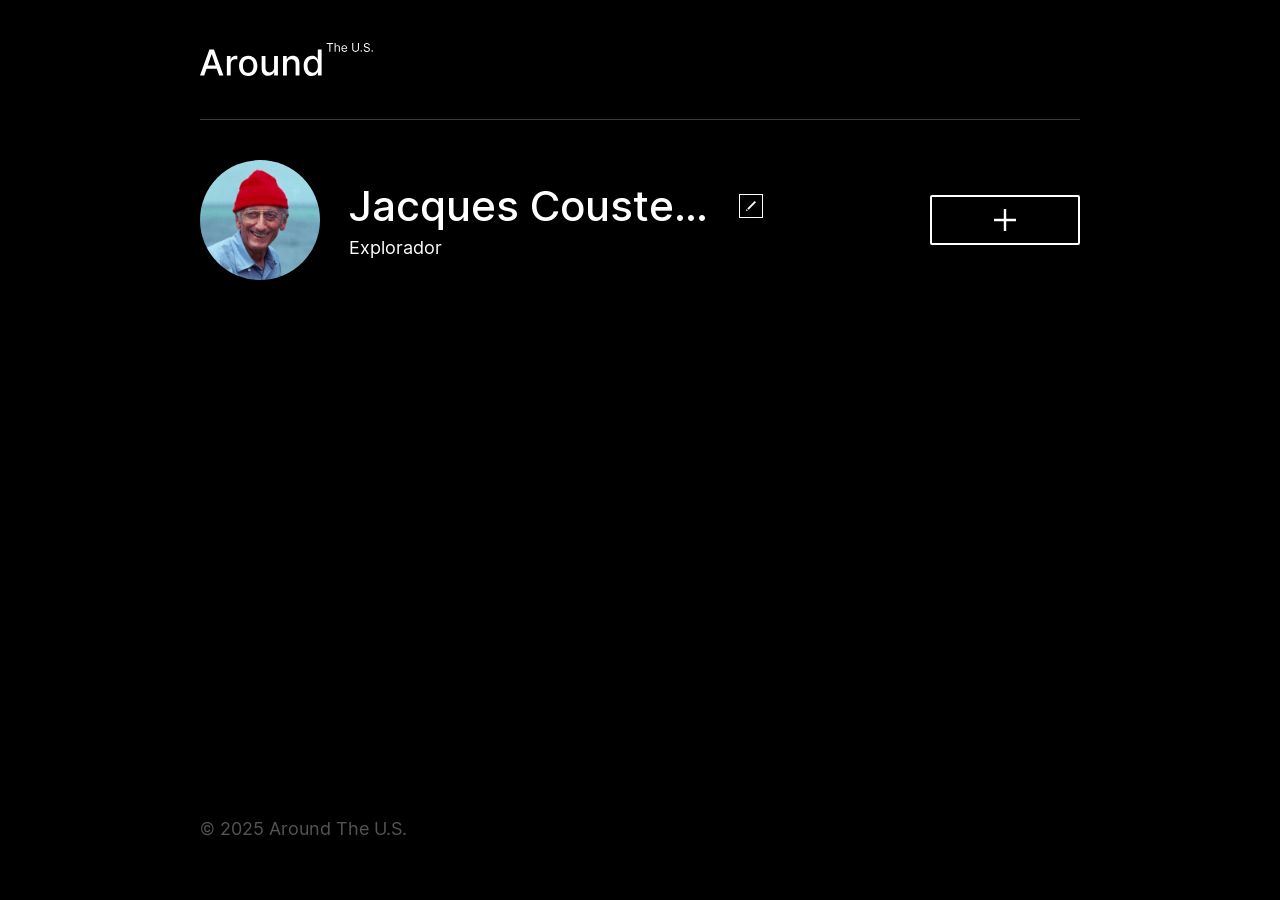
==== index.html @ de393026 "actualizacion" ====
<!DOCTYPE html>
<html lang="es">
  <head>
    <meta charset="UTF-8" />
    <meta content="width=device-width, initial-scale=1.0" name="viewport" />
    <meta content="ie=edge" http-equiv="X-UA-Compatible" />
    <title>Around The U.S.</title>
    <link href="./pages/index.css" rel="stylesheet" />
  </head>
  <body class="page">
    <div class="page__content">
      <header class="header page__section">
        <img
          alt="Logotipo Around The U.S."
          class="logo header__logo"
          src="./images/logo.svg"
        />
      </header>
      <main class="content">
        <section class="profile page__section">
          <img class="profile__image" src="./images/avatar.jpg" alt="Avatar" />
          <div class="profile__info">
            <h1 class="profile__title">Jacques Cousteau</h1>
            <button
              aria-label="Editar perfil"
              class="profile__edit-button"
              type="button"
            ></button>
            <p class="profile__description">Explorador</p>
          </div>
          <button
            aria-label="Agregar tarjeta"
            class="profile__add-button"
            type="button"
          ></button>
        </section>
        <section class="cards elements page__section"></section>
      </main>
      <footer class="footer page__section">
        <p class="footer__copyright">© 2025 Around The U.S.</p>
      </footer>
      <div class="popup" id="edit-popup">
        <div class="popup__content">
          <button
            aria-label="Cerrar ventana emergente"
            class="popup__close"
            type="button"
          ></button>
          <h3 class="popup__title">Editar perfil</h3>
          <form class="popup__form" id="edit-profile-form">
            <input
              class="popup__input popup__input_type_name"
              name="name"
              placeholder="Nombre"
              type="text"
            />
            <input
              class="popup__input popup__input_type_description"
              name="description"
              placeholder="Acerca de mí"
              type="text"
            />
            <button class="button popup__button" type="submit">Guardar</button>
          </form>
        </div>
      </div>
      <div class="popup" id="new-card-popup">
        <div class="popup__content">
          <button
            aria-label="Cerrar ventana emergente"
            class="popup__close"
            type="button"
          ></button>
          <h3 class="popup__title">Nuevo lugar</h3>
          <form class="popup__form" id="new-card-form">
            <input
              class="popup__input popup__input_type_card-name"
              name="place-name"
              placeholder="Título"
              required
              type="text"
            />
            <input
              class="popup__input popup__input_type_url"
              name="link"
              placeholder="Enlace a la imagen"
              required
              type="url"
            />
            <button class="button popup__button" type="submit">Crear</button>
          </form>
        </div>
      </div>
      <div class="popup" id="image-popup">
        <div class="popup__content popup__content_content_image">
          <button
            aria-label="Cerrar ventana emergente"
            class="popup__close"
            type="button"
          ></button>
          <img alt="" class="popup__image" src="#" />
          <p class="popup__caption"></p>
        </div>
      </div>
    </div>
    <script src="scripts/index.js"></script>
    <template id="card-template">
      <li class="card">
        <img class="card__image" src="" alt="" />
        <button
          aria-label="Eliminar tarjeta"
          class="card__delete-button"
          type="button"
        ></button>
        <div class="card__description">
          <h2 class="card__title"></h2>
          <button
            aria-label="Botón Me gusta"
            class="card__like-button"
            type="button"
          ></button>
        </div>
      </li>
    </template>
  </body>
</html>
---- pages/index.css ----
@import url("../vendor/normalize.css");
@import url("../vendor/fonts.css");

@import url("../blocks/page.css");
@import url("../blocks/header.css");
@import url("../blocks/content.css");
@import url("../blocks/footer.css");
@import url("../blocks/profile.css");
@import url("../blocks/cards.css");
@import url("../blocks/card.css");
@import url("../blocks/popup.css");
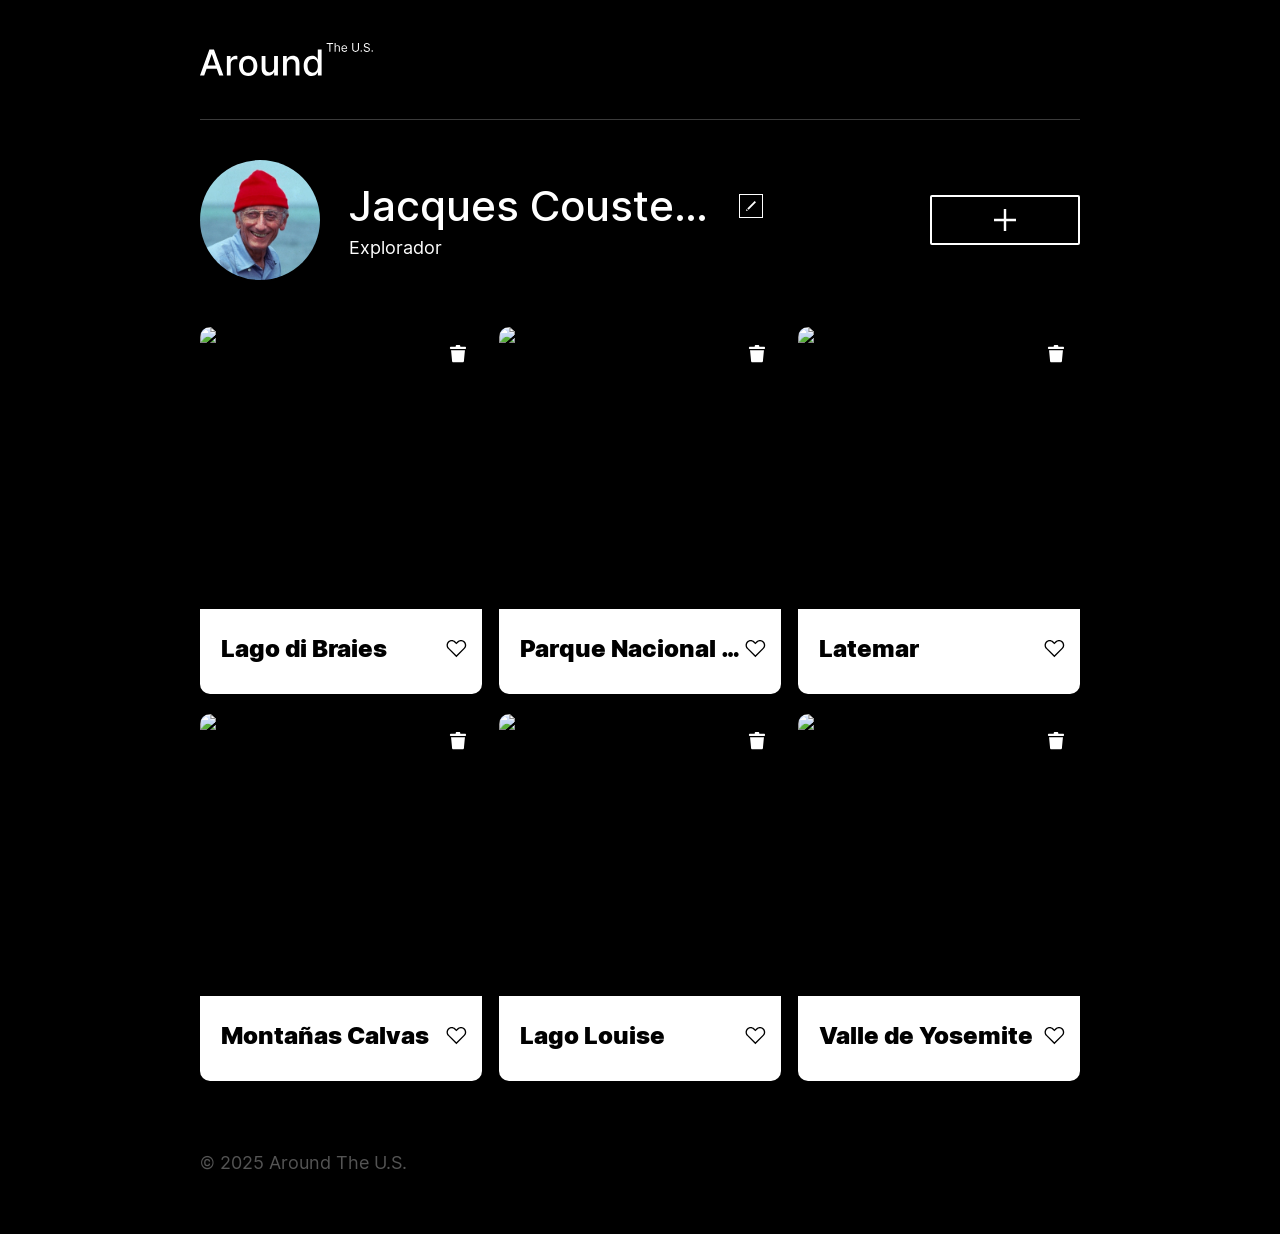
==== commit 3afd6706: "Version corregida 13/01" ====
--- a/index.html
+++ b/index.html
@@ -34,7 +34,9 @@
             type="button"
           ></button>
         </section>
-        <section class="cards elements page__section"></section>
+        <section class="cards page__section">
+          <ul class="elements__list"></ul>
+        </section>
       </main>
       <footer class="footer page__section">
         <p class="footer__copyright">© 2025 Around The U.S.</p>
@@ -103,7 +105,6 @@
         </div>
       </div>
     </div>
-    <script src="scripts/index.js"></script>
     <template id="card-template">
       <li class="card">
         <img class="card__image" src="" alt="" />
@@ -122,5 +123,6 @@
         </div>
       </li>
     </template>
+    <script src="scripts/index.js"></script>
   </body>
 </html>
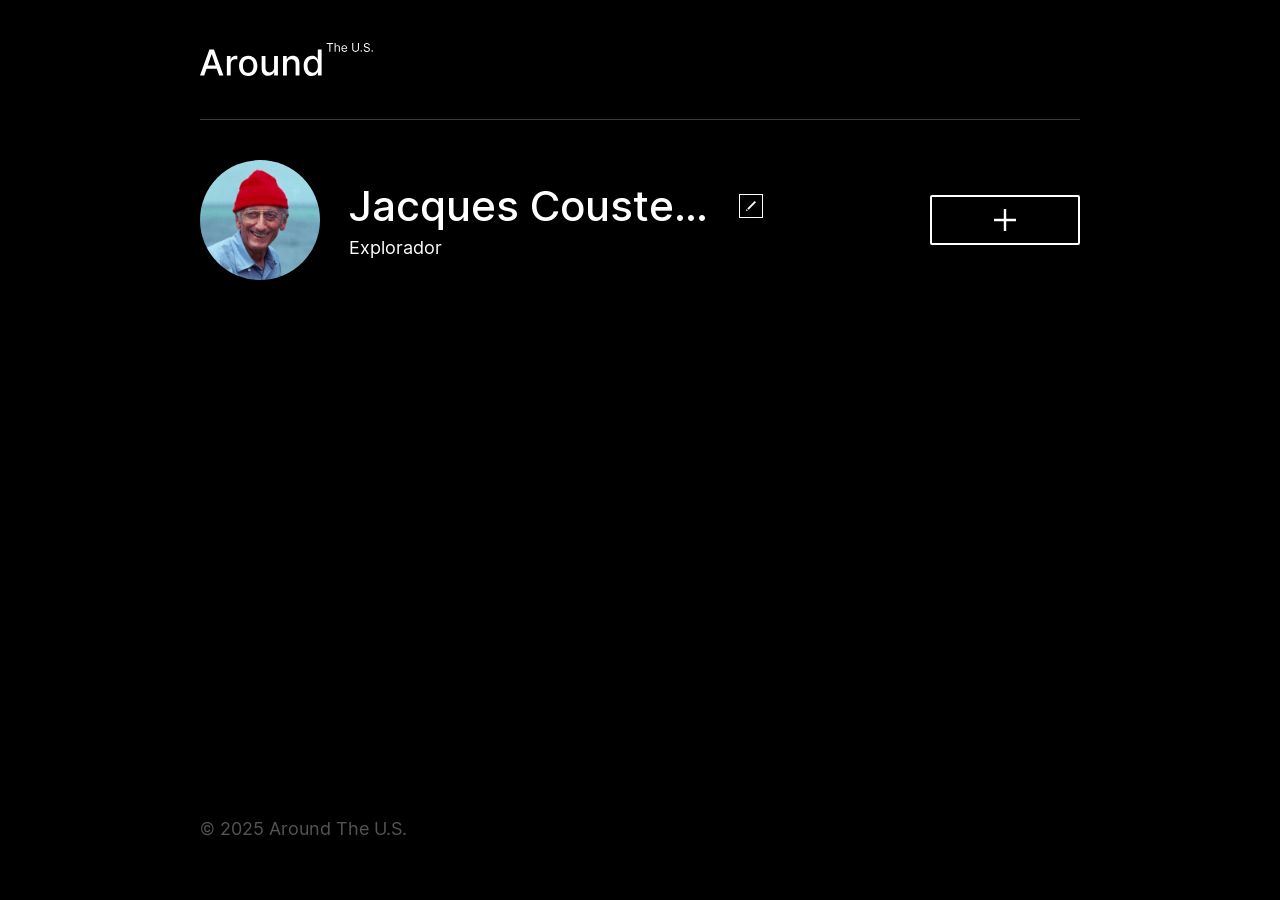
==== commit 44cdfc35: "Spring 9 - version 1" ====
--- a/index.html
+++ b/index.html
@@ -1,4 +1,4 @@
-<!DOCTYPE html>
+<!doctype html>
 <html lang="es">
   <head>
     <meta charset="UTF-8" />
@@ -35,7 +35,7 @@
           ></button>
         </section>
         <section class="cards page__section">
-          <ul class="elements__list"></ul>
+          <ul class="elements"></ul>
         </section>
       </main>
       <footer class="footer page__section">
@@ -55,14 +55,26 @@
               name="name"
               placeholder="Nombre"
               type="text"
+              minlength="2"
+              maxlength="40"
+              required
+              id="profile-name"
             />
+            <span class="popup__error" id="profile-name-error"></span>
             <input
               class="popup__input popup__input_type_description"
               name="description"
               placeholder="Acerca de mí"
               type="text"
+              minlength="2"
+              maxlength="200"
+              required
+              id="profile-about"
             />
-            <button class="button popup__button" type="submit">Guardar</button>
+            <span class="popup__error" id="profile-about-error"></span>
+            <button class="button popup__button" type="submit" disabled>
+              Guardar
+            </button>
           </form>
         </div>
       </div>
@@ -79,17 +91,26 @@
               class="popup__input popup__input_type_card-name"
               name="place-name"
               placeholder="Título"
+              type="text"
+              minlength="2"
+              maxlength="30"
               required
-              type="text"
+              id="card-title"
             />
+            <span class="popup__error" id="card-title-error"></span>
+
             <input
               class="popup__input popup__input_type_url"
               name="link"
               placeholder="Enlace a la imagen"
               required
               type="url"
+              id="card-link"
             />
-            <button class="button popup__button" type="submit">Crear</button>
+            <span class="popup__error" id="card-link-error"></span>
+            <button class="button popup__button" type="submit" disabled>
+              Crear
+            </button>
           </form>
         </div>
       </div>
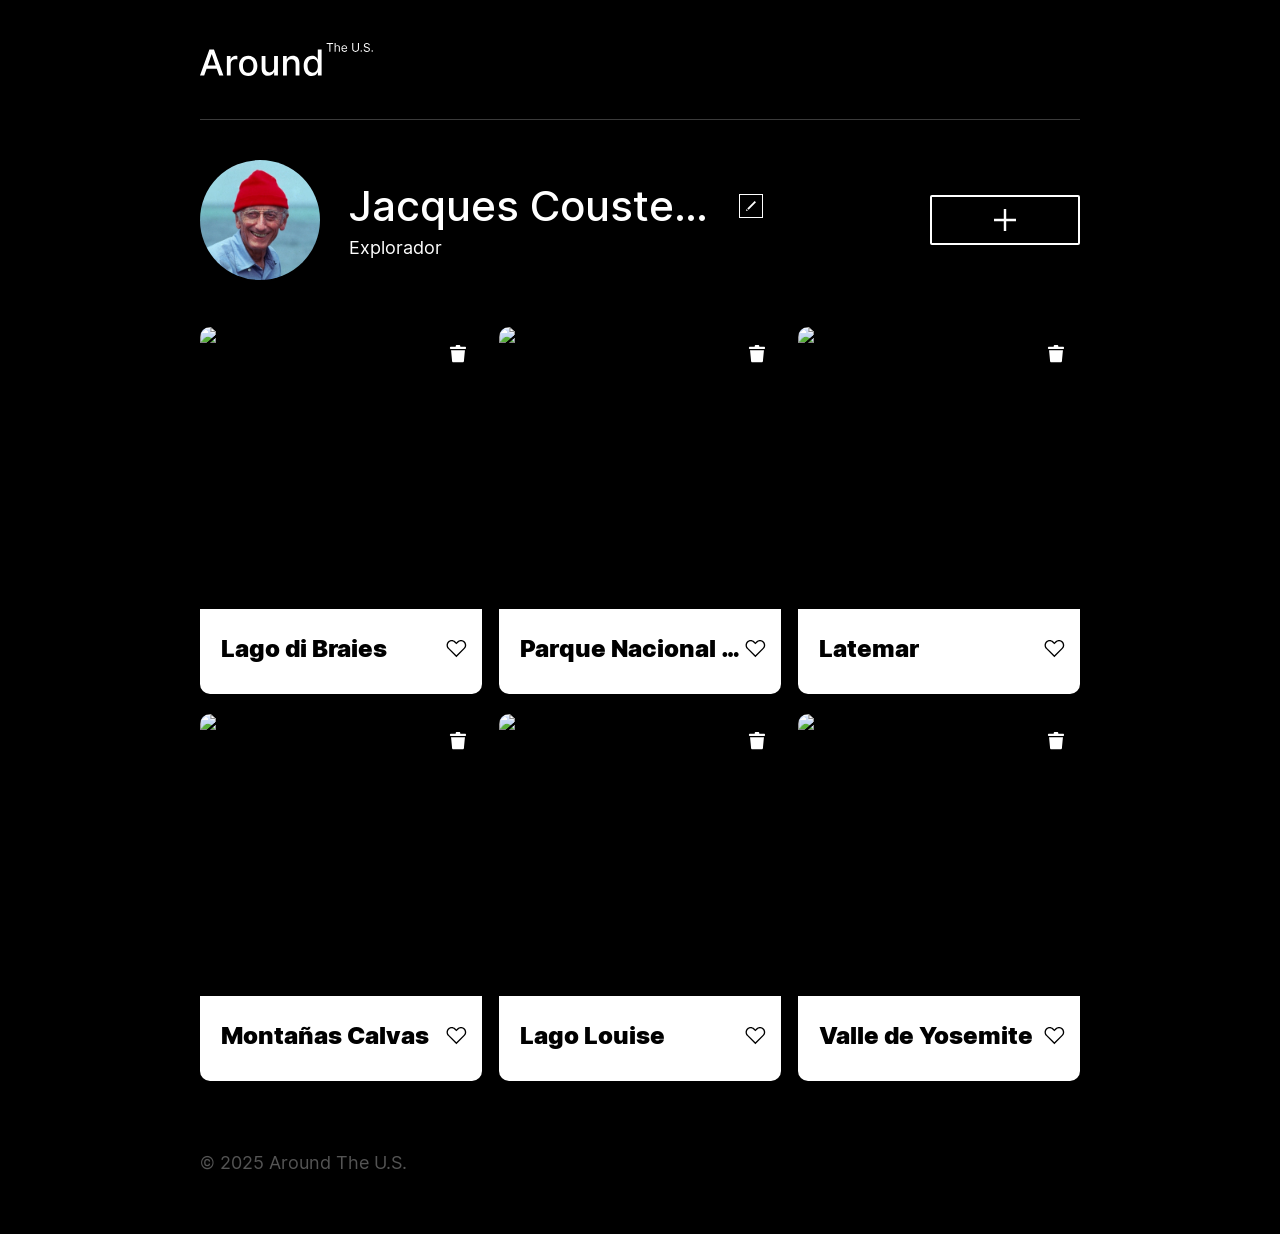
==== commit 6055fd3b: "Spring 9 - arreglos" ====
--- a/index.html
+++ b/index.html
@@ -1,4 +1,4 @@
-<!doctype html>
+<!DOCTYPE html>
 <html lang="es">
   <head>
     <meta charset="UTF-8" />
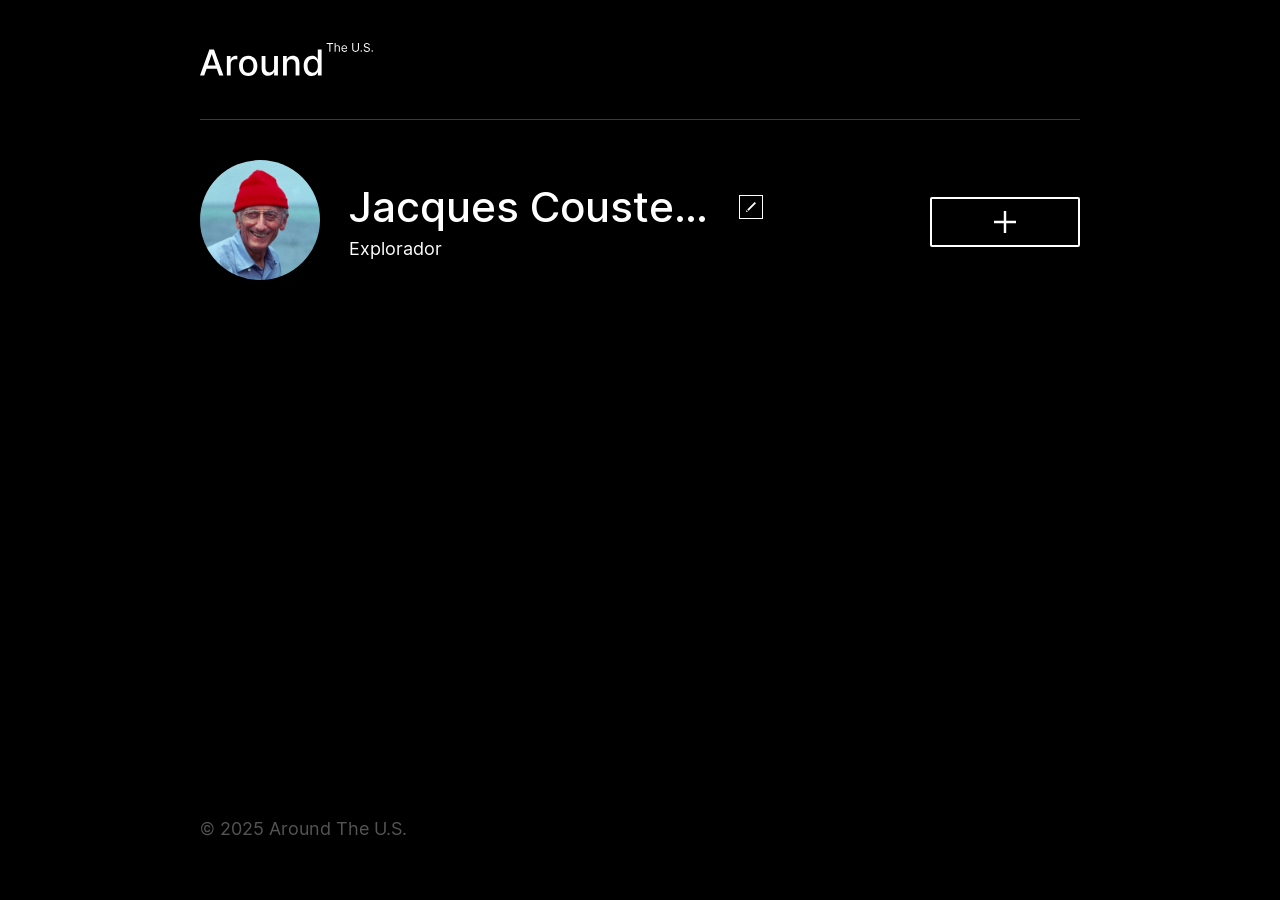
==== commit e73312f6: "proyecto 12" ====
--- a/index.html
+++ b/index.html
@@ -1,4 +1,4 @@
-<!DOCTYPE html>
+<!doctype html>
 <html lang="es">
   <head>
     <meta charset="UTF-8" />
@@ -18,7 +18,14 @@
       </header>
       <main class="content">
         <section class="profile page__section">
-          <img class="profile__image" src="./images/avatar.jpg" alt="Avatar" />
+          <div class="profile__avatar-container">
+            <img
+              class="profile__image"
+              src="./images/avatar.jpg"
+              alt="Avatar"
+            />
+            <div class="profile__overlay"></div>
+          </div>
           <div class="profile__info">
             <h1 class="profile__title">Jacques Cousteau</h1>
             <button
@@ -125,6 +132,48 @@
           <p class="popup__caption"></p>
         </div>
       </div>
+      <div class="popup" id="delete-card-popup">
+        <div class="popup__content popup__content_type_confirm">
+          <button
+            aria-label="Cerrar ventana emergente"
+            class="popup__close"
+            type="button"
+          ></button>
+
+          <h3 class="popup__title">¿Estás seguro/a?</h3>
+
+          <form class="popup__form" id="delete-card-form">
+            <button class="button popup__button" type="submit">Sí</button>
+          </form>
+        </div>
+      </div>
+      <div class="popup" id="avatar-popup">
+        <div class="popup__content">
+          <button
+            aria-label="Cerrar ventana emergente"
+            class="popup__close"
+            type="button"
+          ></button>
+
+          <h3 class="popup__title">Cambiar foto de perfil</h3>
+
+          <form class="popup__form" id="avatar-form">
+            <input
+              class="popup__input"
+              name="avatar"
+              placeholder="Enlace de la imagen"
+              type="url"
+              required
+              id="avatar-link"
+            />
+            <span class="popup__error" id="avatar-link-error"></span>
+
+            <button class="button popup__button" type="submit" disabled>
+              Guardar
+            </button>
+          </form>
+        </div>
+      </div>
     </div>
     <template id="card-template">
       <li class="card">
@@ -144,6 +193,6 @@
         </div>
       </li>
     </template>
-    <script src="scripts/index.js"></script>
+    <script type="module" src="scripts/index.js"></script>
   </body>
 </html>
